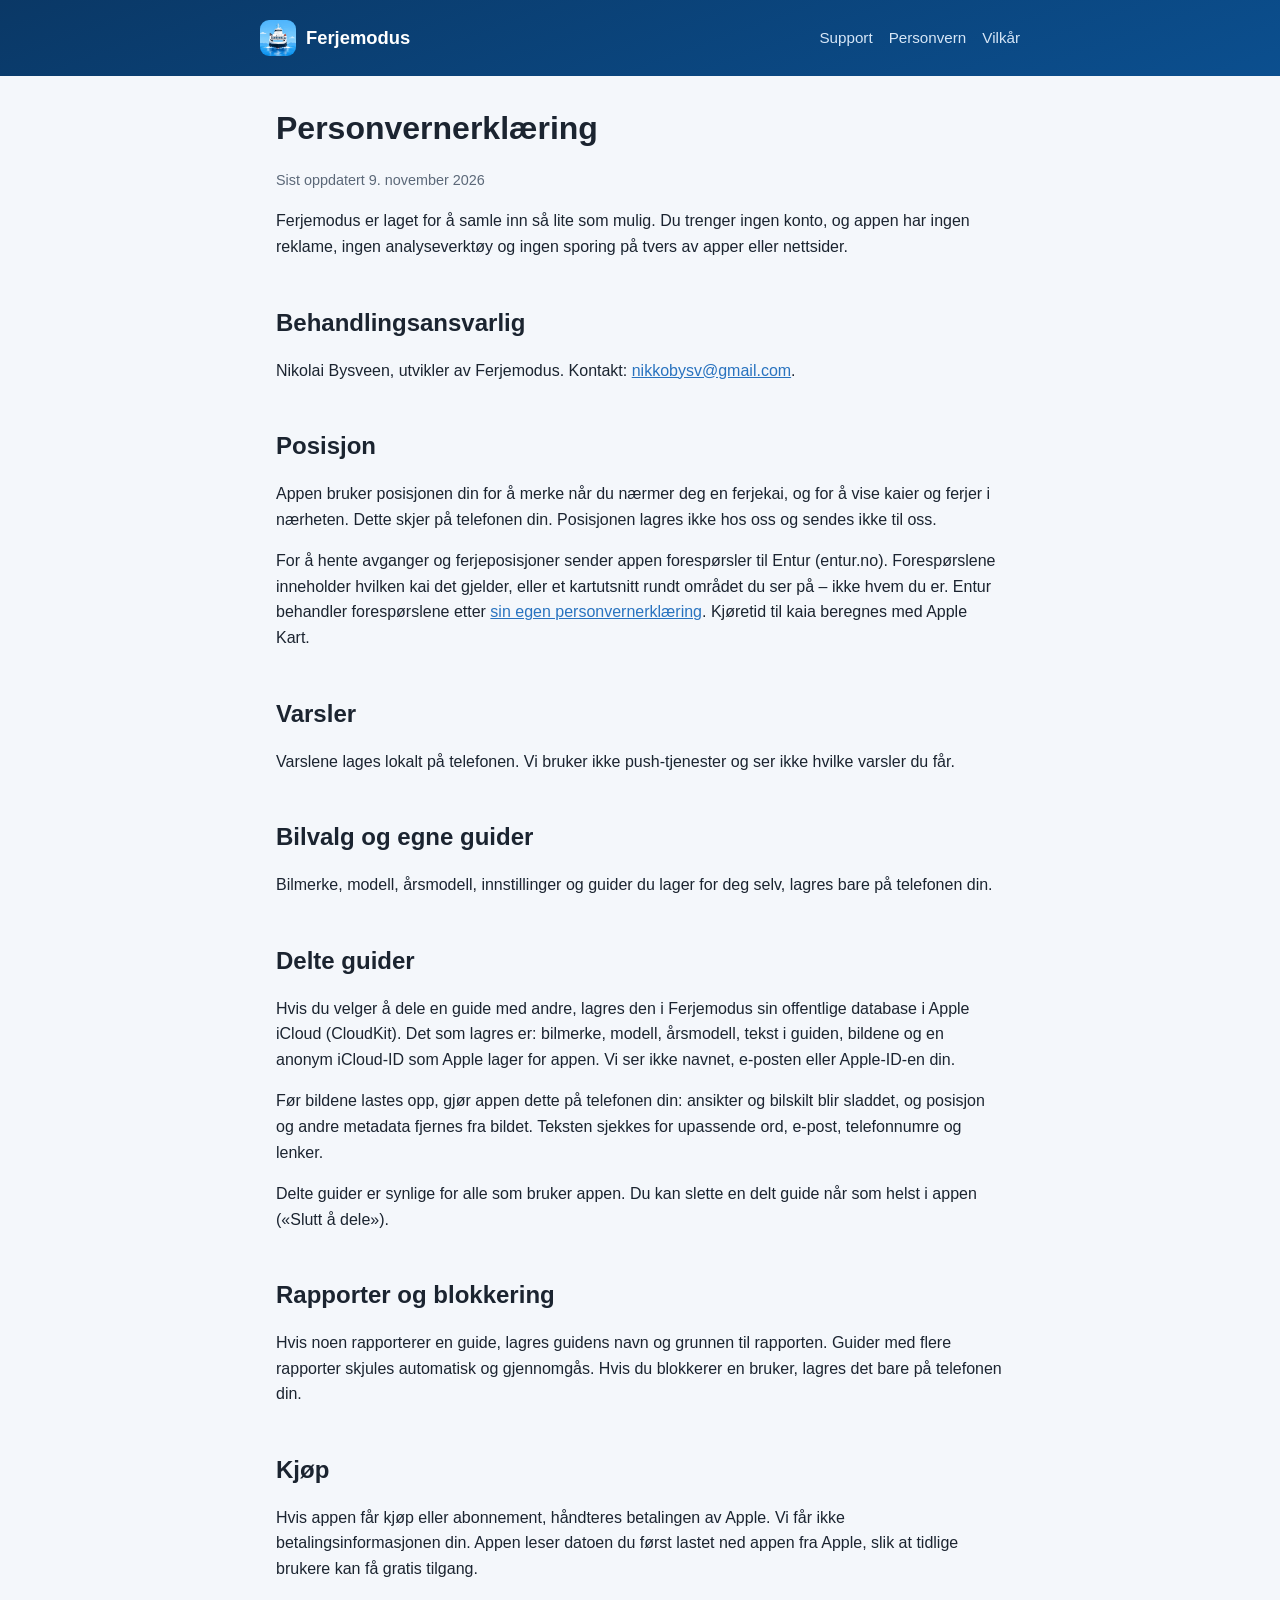
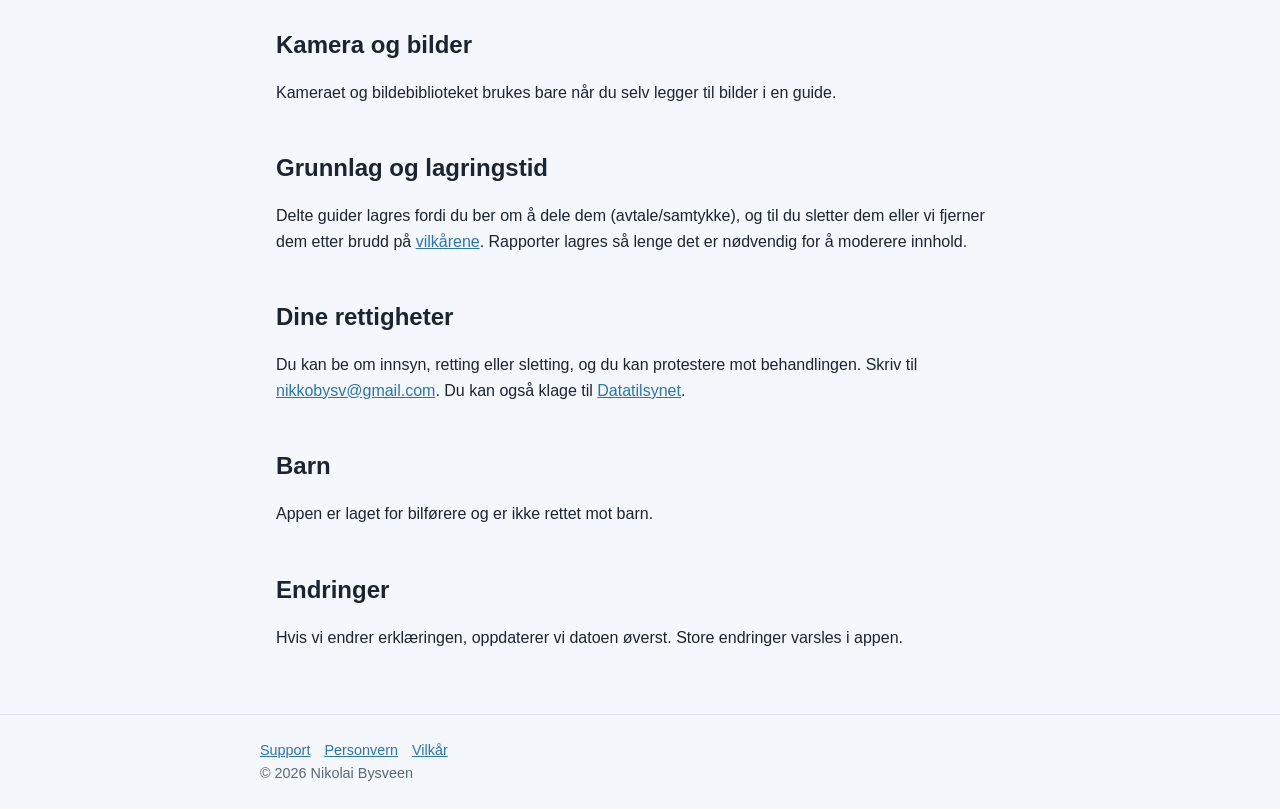
==== personvern.html @ bf814e64 "Add files via upload" ====
<!doctype html>
<html lang="no"><head><meta charset="utf-8"><meta name="viewport" content="width=device-width,initial-scale=1">
<title>Personvern – Ferjemodus</title><link rel="icon" href="ikon.png"><link rel="stylesheet" href="stil.css"></head>
<body>
<header><div class="inner"><nav><a class="logo" href="./"><img src="ikon.png" alt="">Ferjemodus</a><a href="support.html">Support</a><a href="personvern.html">Personvern</a><a href="vilkar.html">Vilkår</a></nav></div></header>
<main>
<h1>Personvernerklæring</h1>
<p class="oppdatert">Sist oppdatert 9. november 2026</p>
<p>Ferjemodus er laget for å samle inn så lite som mulig. Du trenger ingen konto, og appen har ingen reklame, ingen analyseverktøy og ingen sporing på tvers av apper eller nettsider.</p>

<h2>Behandlingsansvarlig</h2>
<p>Nikolai Bysveen, utvikler av Ferjemodus. Kontakt: <a href="mailto:nikkobysv@gmail.com">nikkobysv@gmail.com</a>.</p>

<h2>Posisjon</h2>
<p>Appen bruker posisjonen din for å merke når du nærmer deg en ferjekai, og for å vise kaier og ferjer i nærheten. Dette skjer på telefonen din. Posisjonen lagres ikke hos oss og sendes ikke til oss.</p>
<p>For å hente avganger og ferjeposisjoner sender appen forespørsler til Entur (entur.no). Forespørslene inneholder hvilken kai det gjelder, eller et kartutsnitt rundt området du ser på – ikke hvem du er. Entur behandler forespørslene etter <a href="https://www.entur.org/om-entur/personvern/">sin egen personvernerklæring</a>. Kjøretid til kaia beregnes med Apple Kart.</p>

<h2>Varsler</h2>
<p>Varslene lages lokalt på telefonen. Vi bruker ikke push-tjenester og ser ikke hvilke varsler du får.</p>

<h2>Bilvalg og egne guider</h2>
<p>Bilmerke, modell, årsmodell, innstillinger og guider du lager for deg selv, lagres bare på telefonen din.</p>

<h2>Delte guider</h2>
<p>Hvis du velger å dele en guide med andre, lagres den i Ferjemodus sin offentlige database i Apple iCloud (CloudKit). Det som lagres er: bilmerke, modell, årsmodell, tekst i guiden, bildene og en anonym iCloud-ID som Apple lager for appen. Vi ser ikke navnet, e-posten eller Apple-ID-en din.</p>
<p>Før bildene lastes opp, gjør appen dette på telefonen din: ansikter og bilskilt blir sladdet, og posisjon og andre metadata fjernes fra bildet. Teksten sjekkes for upassende ord, e-post, telefonnumre og lenker.</p>
<p>Delte guider er synlige for alle som bruker appen. Du kan slette en delt guide når som helst i appen («Slutt å dele»).</p>

<h2>Rapporter og blokkering</h2>
<p>Hvis noen rapporterer en guide, lagres guidens navn og grunnen til rapporten. Guider med flere rapporter skjules automatisk og gjennomgås. Hvis du blokkerer en bruker, lagres det bare på telefonen din.</p>

<h2>Kjøp</h2>
<p>Hvis appen får kjøp eller abonnement, håndteres betalingen av Apple. Vi får ikke betalingsinformasjonen din. Appen leser datoen du først lastet ned appen fra Apple, slik at tidlige brukere kan få gratis tilgang.</p>

<h2>Kamera og bilder</h2>
<p>Kameraet og bildebiblioteket brukes bare når du selv legger til bilder i en guide.</p>

<h2>Grunnlag og lagringstid</h2>
<p>Delte guider lagres fordi du ber om å dele dem (avtale/samtykke), og til du sletter dem eller vi fjerner dem etter brudd på <a href="vilkar.html">vilkårene</a>. Rapporter lagres så lenge det er nødvendig for å moderere innhold.</p>

<h2>Dine rettigheter</h2>
<p>Du kan be om innsyn, retting eller sletting, og du kan protestere mot behandlingen. Skriv til <a href="mailto:nikkobysv@gmail.com">nikkobysv@gmail.com</a>. Du kan også klage til <a href="https://www.datatilsynet.no">Datatilsynet</a>.</p>

<h2>Barn</h2>
<p>Appen er laget for bilførere og er ikke rettet mot barn.</p>

<h2>Endringer</h2>
<p>Hvis vi endrer erklæringen, oppdaterer vi datoen øverst. Store endringer varsles i appen.</p>
</main>
<footer><div class="inner"><a href="support.html">Support</a><a href="personvern.html">Personvern</a><a href="vilkar.html">Vilkår</a><br>© 2026 Nikolai Bysveen</div></footer>
</body></html>
---- stil.css ----
:root{--hav:#0a3866;--hav2:#0b4f8f;--lys:#2973bf;--tekst:#1b2430;--dempet:#5b6878;--bg:#f4f7fb;--kort:#fff;--kant:#dde5ef}
@media (prefers-color-scheme:dark){:root{--tekst:#e8eef6;--dempet:#9fb0c4;--bg:#07182b;--kort:#0d243d;--kant:#1c3a5c}}
*{box-sizing:border-box}
body{margin:0;font-family:-apple-system,BlinkMacSystemFont,"Segoe UI",Roboto,sans-serif;background:var(--bg);color:var(--tekst);line-height:1.6}
a{color:var(--lys)}
header{background:linear-gradient(160deg,var(--hav),var(--hav2));color:#fff;padding:20px 16px}
header .inner,main,footer .inner{max-width:760px;margin:0 auto}
nav{display:flex;align-items:center;gap:16px;flex-wrap:wrap}
nav .logo{display:flex;align-items:center;gap:10px;font-weight:700;font-size:1.15rem;color:#fff;text-decoration:none;margin-right:auto}
nav .logo img{width:36px;height:36px;border-radius:9px}
nav a{color:#d6e6f7;text-decoration:none;font-size:.95rem}
nav a:hover{color:#fff}
.hero{padding:48px 0 24px;text-align:center}
.hero img{width:112px;height:112px;border-radius:26px;box-shadow:0 10px 30px rgba(0,0,0,.35)}
.hero h1{font-size:2.2rem;margin:20px 0 8px}
.hero p{font-size:1.15rem;color:#d6e6f7;margin:0 auto;max-width:520px}
.knapp{display:inline-block;margin-top:24px;background:#fff;color:var(--hav);padding:12px 22px;border-radius:12px;font-weight:700;text-decoration:none}
main{padding:32px 16px 48px}
h1,h2,h3{line-height:1.25}
main h1{margin-top:0}
main h2{margin-top:2em}
.kort{background:var(--kort);border:1px solid var(--kant);border-radius:16px;padding:18px 20px;margin:14px 0}
.kort h3{margin:0 0 6px}
.kort p{margin:0;color:var(--dempet)}
.grid{display:grid;grid-template-columns:repeat(auto-fit,minmax(220px,1fr));gap:14px}
.grid .kort{margin:0}
.varsel{background:#fff4e5;border:1px solid #f0c27a;color:#5a3b00;border-radius:16px;padding:18px 20px;margin:24px 0}
@media (prefers-color-scheme:dark){.varsel{background:#3a2a0c;border-color:#7a5a1e;color:#ffe2b0}}
.varsel strong{display:block;font-size:1.1rem;margin-bottom:4px}
.oppdatert{color:var(--dempet);font-size:.9rem}
footer{border-top:1px solid var(--kant);padding:24px 16px;color:var(--dempet);font-size:.9rem}
footer a{margin-right:14px}
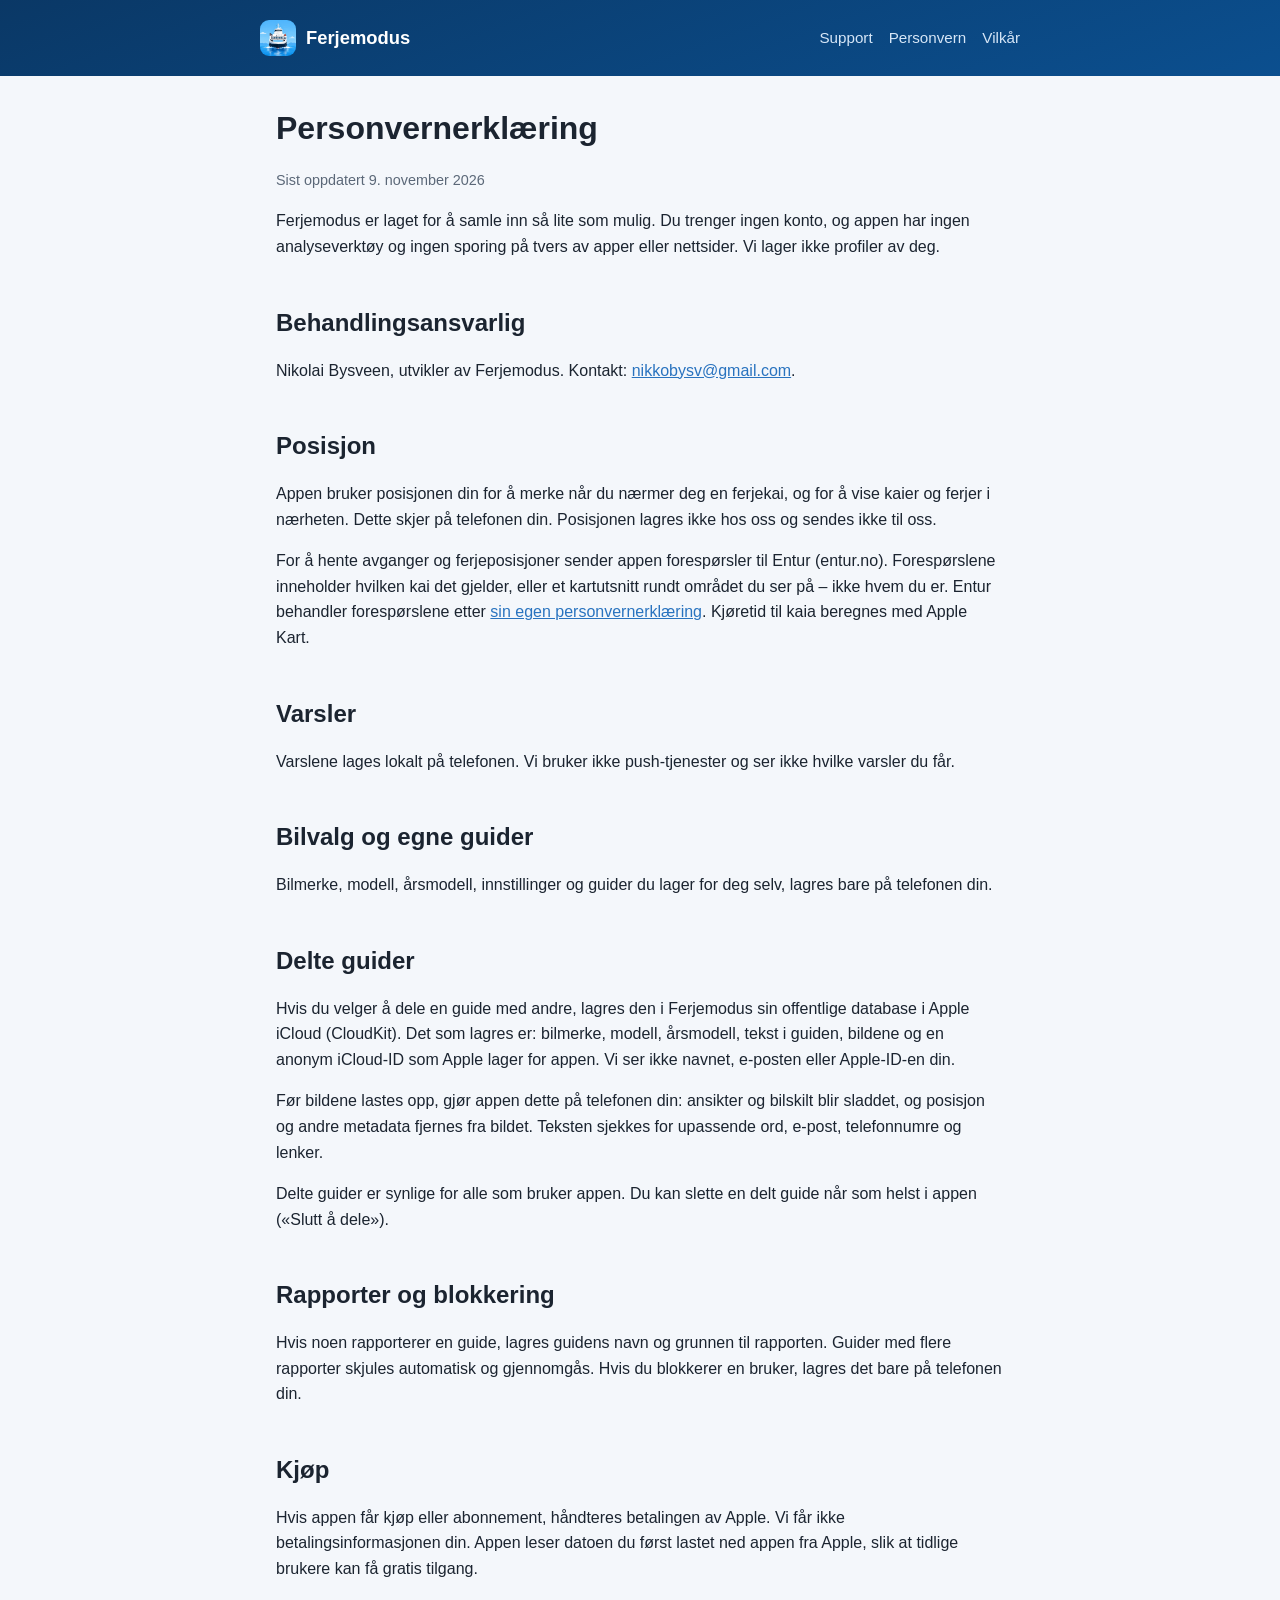
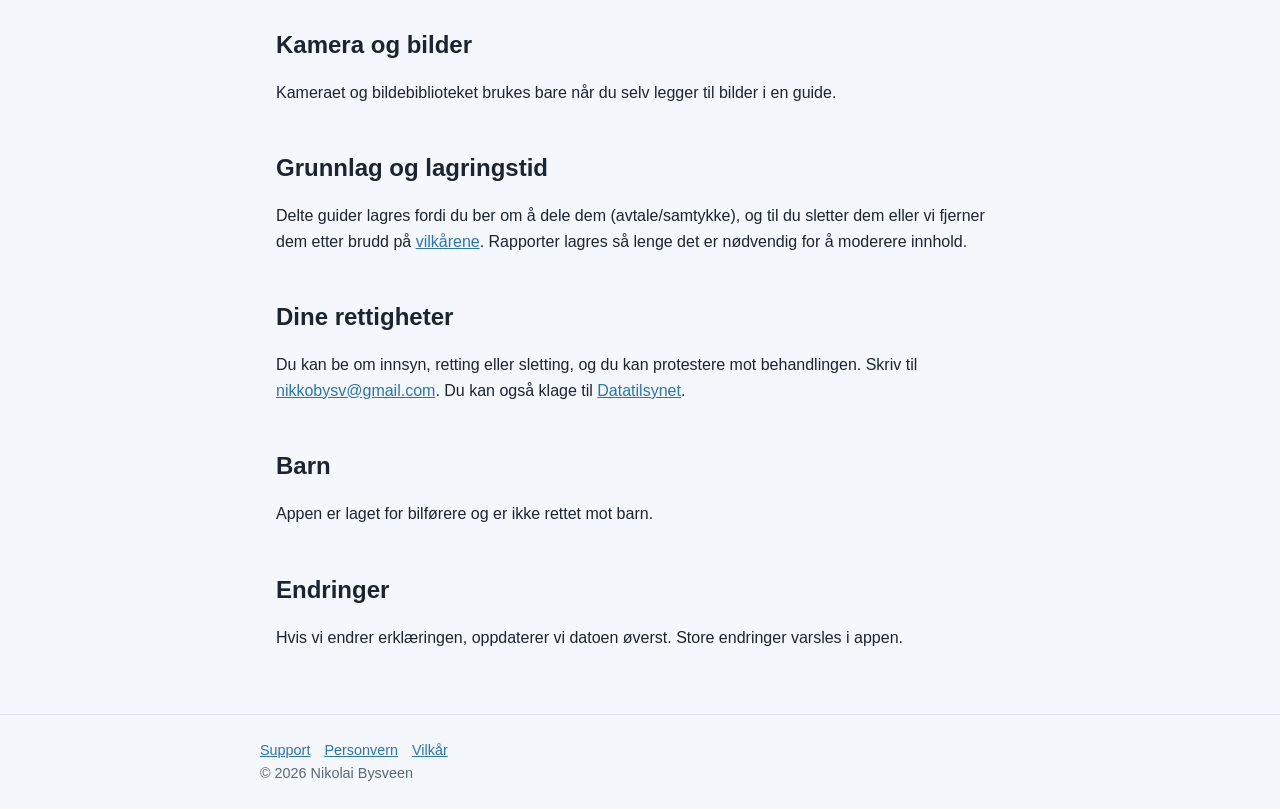
==== commit cac0d4ca: "Fjern «ingen reklame», behold «ingen sporing»" ====
--- a/personvern.html
+++ b/personvern.html
@@ -6,7 +6,7 @@
 <main>
 <h1>Personvernerklæring</h1>
 <p class="oppdatert">Sist oppdatert 9. november 2026</p>
-<p>Ferjemodus er laget for å samle inn så lite som mulig. Du trenger ingen konto, og appen har ingen reklame, ingen analyseverktøy og ingen sporing på tvers av apper eller nettsider.</p>
+<p>Ferjemodus er laget for å samle inn så lite som mulig. Du trenger ingen konto, og appen har ingen analyseverktøy og ingen sporing på tvers av apper eller nettsider. Vi lager ikke profiler av deg.</p>
 
 <h2>Behandlingsansvarlig</h2>
 <p>Nikolai Bysveen, utvikler av Ferjemodus. Kontakt: <a href="mailto:nikkobysv@gmail.com">nikkobysv@gmail.com</a>.</p>
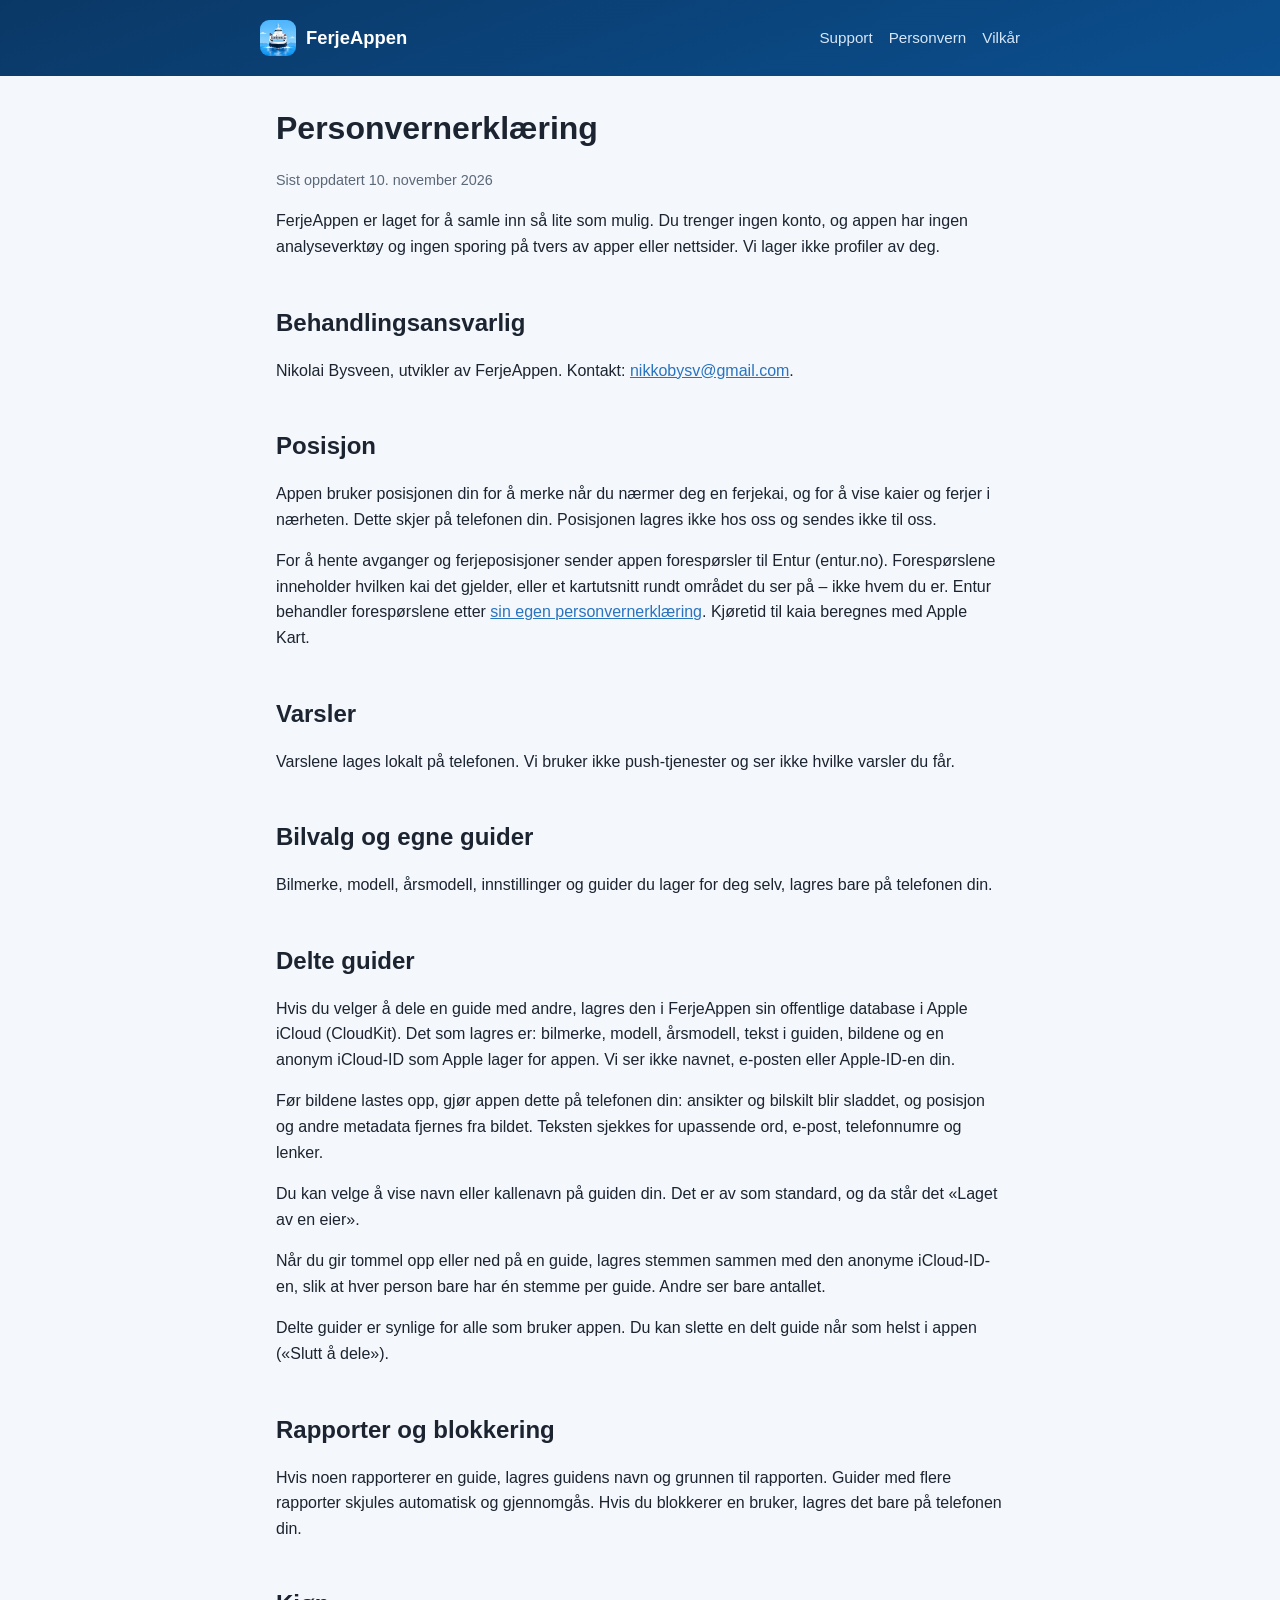
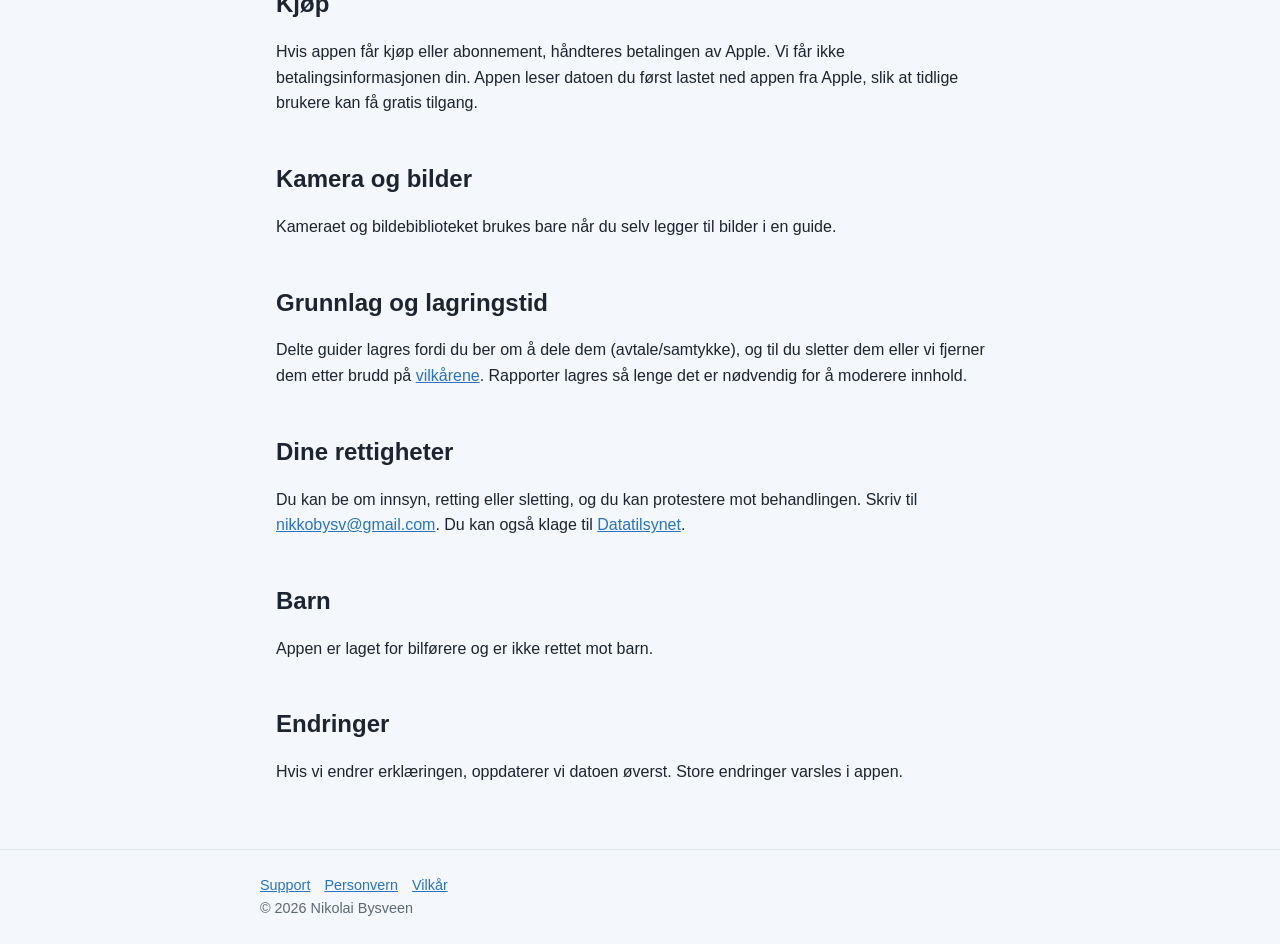
==== commit 4b6141cc: "Nytt navn FerjeAppen, personvern for stemmer og navn" ====
--- a/personvern.html
+++ b/personvern.html
@@ -1,15 +1,15 @@
 <!doctype html>
 <html lang="no"><head><meta charset="utf-8"><meta name="viewport" content="width=device-width,initial-scale=1">
-<title>Personvern – Ferjemodus</title><link rel="icon" href="ikon.png"><link rel="stylesheet" href="stil.css"></head>
+<title>Personvern – FerjeAppen</title><link rel="icon" href="ikon.png"><link rel="stylesheet" href="stil.css"></head>
 <body>
-<header><div class="inner"><nav><a class="logo" href="./"><img src="ikon.png" alt="">Ferjemodus</a><a href="support.html">Support</a><a href="personvern.html">Personvern</a><a href="vilkar.html">Vilkår</a></nav></div></header>
+<header><div class="inner"><nav><a class="logo" href="./"><img src="ikon.png" alt="">FerjeAppen</a><a href="support.html">Support</a><a href="personvern.html">Personvern</a><a href="vilkar.html">Vilkår</a></nav></div></header>
 <main>
 <h1>Personvernerklæring</h1>
-<p class="oppdatert">Sist oppdatert 9. november 2026</p>
-<p>Ferjemodus er laget for å samle inn så lite som mulig. Du trenger ingen konto, og appen har ingen analyseverktøy og ingen sporing på tvers av apper eller nettsider. Vi lager ikke profiler av deg.</p>
+<p class="oppdatert">Sist oppdatert 10. november 2026</p>
+<p>FerjeAppen er laget for å samle inn så lite som mulig. Du trenger ingen konto, og appen har ingen analyseverktøy og ingen sporing på tvers av apper eller nettsider. Vi lager ikke profiler av deg.</p>
 
 <h2>Behandlingsansvarlig</h2>
-<p>Nikolai Bysveen, utvikler av Ferjemodus. Kontakt: <a href="mailto:nikkobysv@gmail.com">nikkobysv@gmail.com</a>.</p>
+<p>Nikolai Bysveen, utvikler av FerjeAppen. Kontakt: <a href="mailto:nikkobysv@gmail.com">nikkobysv@gmail.com</a>.</p>
 
 <h2>Posisjon</h2>
 <p>Appen bruker posisjonen din for å merke når du nærmer deg en ferjekai, og for å vise kaier og ferjer i nærheten. Dette skjer på telefonen din. Posisjonen lagres ikke hos oss og sendes ikke til oss.</p>
@@ -22,8 +22,10 @@
 <p>Bilmerke, modell, årsmodell, innstillinger og guider du lager for deg selv, lagres bare på telefonen din.</p>
 
 <h2>Delte guider</h2>
-<p>Hvis du velger å dele en guide med andre, lagres den i Ferjemodus sin offentlige database i Apple iCloud (CloudKit). Det som lagres er: bilmerke, modell, årsmodell, tekst i guiden, bildene og en anonym iCloud-ID som Apple lager for appen. Vi ser ikke navnet, e-posten eller Apple-ID-en din.</p>
+<p>Hvis du velger å dele en guide med andre, lagres den i FerjeAppen sin offentlige database i Apple iCloud (CloudKit). Det som lagres er: bilmerke, modell, årsmodell, tekst i guiden, bildene og en anonym iCloud-ID som Apple lager for appen. Vi ser ikke navnet, e-posten eller Apple-ID-en din.</p>
 <p>Før bildene lastes opp, gjør appen dette på telefonen din: ansikter og bilskilt blir sladdet, og posisjon og andre metadata fjernes fra bildet. Teksten sjekkes for upassende ord, e-post, telefonnumre og lenker.</p>
+<p>Du kan velge å vise navn eller kallenavn på guiden din. Det er av som standard, og da står det «Laget av en eier».</p>
+<p>Når du gir tommel opp eller ned på en guide, lagres stemmen sammen med den anonyme iCloud-ID-en, slik at hver person bare har én stemme per guide. Andre ser bare antallet.</p>
 <p>Delte guider er synlige for alle som bruker appen. Du kan slette en delt guide når som helst i appen («Slutt å dele»).</p>
 
 <h2>Rapporter og blokkering</h2>
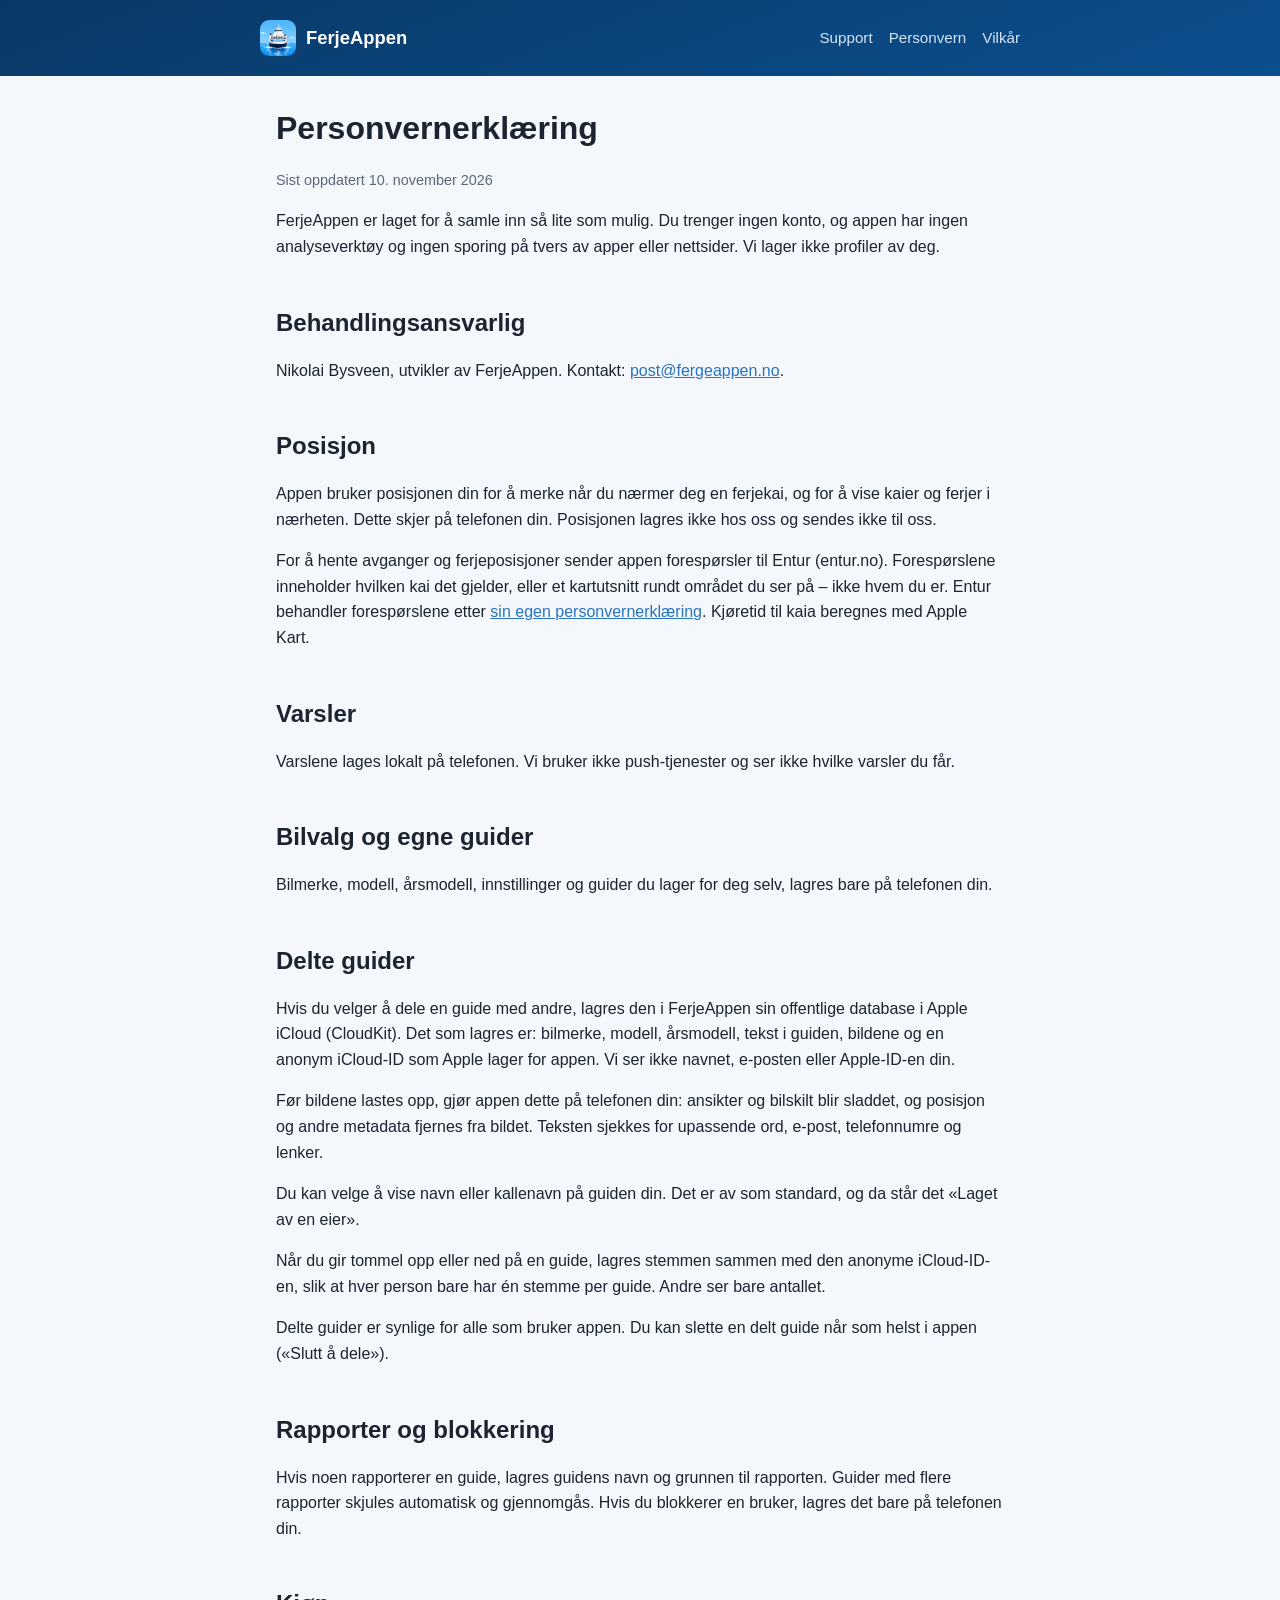
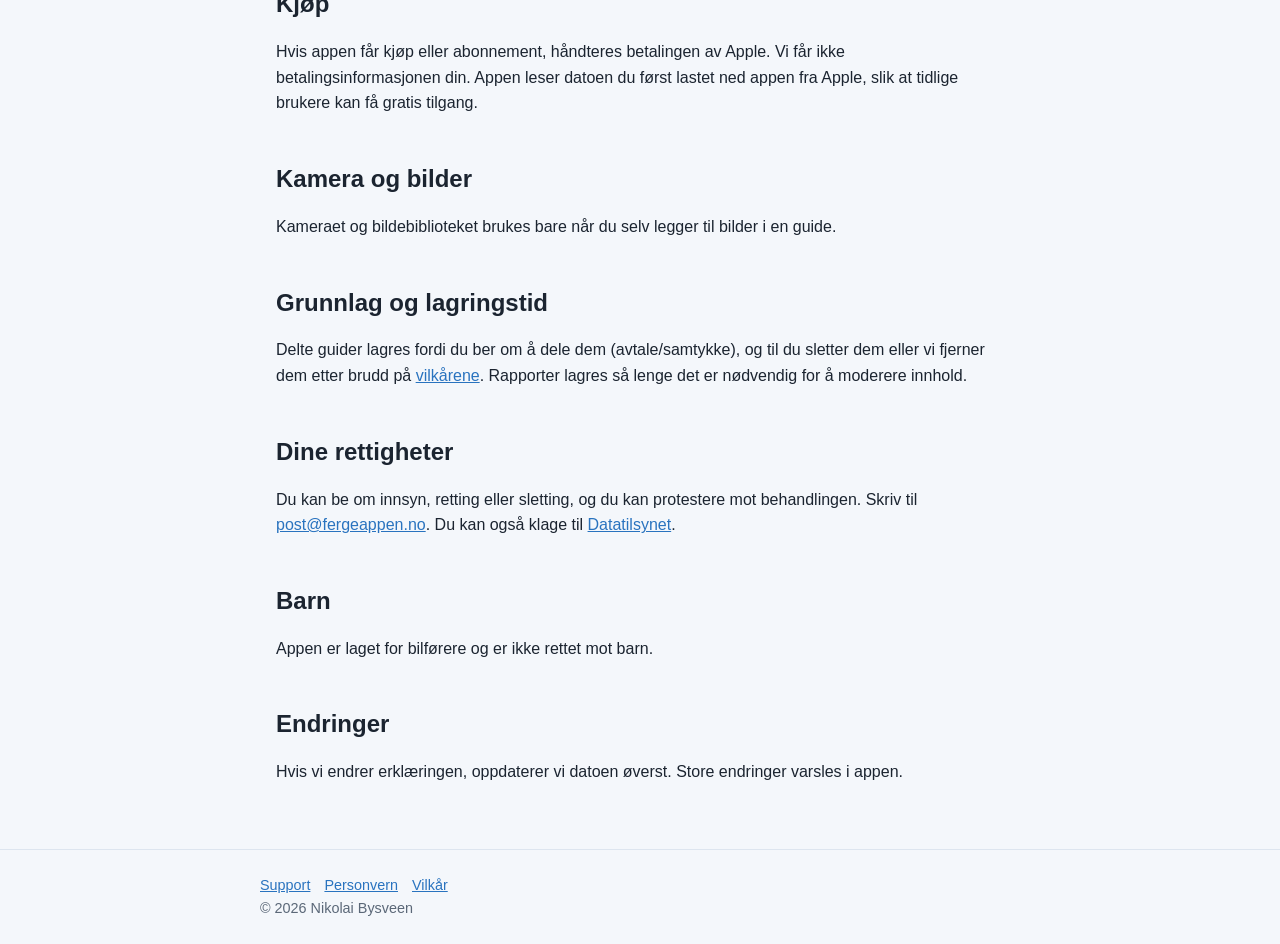
==== commit e9bb2919: "Ny kontaktadresse post@fergeappen.no" ====
--- a/personvern.html
+++ b/personvern.html
@@ -9,7 +9,7 @@
 <p>FerjeAppen er laget for å samle inn så lite som mulig. Du trenger ingen konto, og appen har ingen analyseverktøy og ingen sporing på tvers av apper eller nettsider. Vi lager ikke profiler av deg.</p>
 
 <h2>Behandlingsansvarlig</h2>
-<p>Nikolai Bysveen, utvikler av FerjeAppen. Kontakt: <a href="mailto:nikkobysv@gmail.com">nikkobysv@gmail.com</a>.</p>
+<p>Nikolai Bysveen, utvikler av FerjeAppen. Kontakt: <a href="mailto:post@fergeappen.no">post@fergeappen.no</a>.</p>
 
 <h2>Posisjon</h2>
 <p>Appen bruker posisjonen din for å merke når du nærmer deg en ferjekai, og for å vise kaier og ferjer i nærheten. Dette skjer på telefonen din. Posisjonen lagres ikke hos oss og sendes ikke til oss.</p>
@@ -41,7 +41,7 @@
 <p>Delte guider lagres fordi du ber om å dele dem (avtale/samtykke), og til du sletter dem eller vi fjerner dem etter brudd på <a href="vilkar.html">vilkårene</a>. Rapporter lagres så lenge det er nødvendig for å moderere innhold.</p>
 
 <h2>Dine rettigheter</h2>
-<p>Du kan be om innsyn, retting eller sletting, og du kan protestere mot behandlingen. Skriv til <a href="mailto:nikkobysv@gmail.com">nikkobysv@gmail.com</a>. Du kan også klage til <a href="https://www.datatilsynet.no">Datatilsynet</a>.</p>
+<p>Du kan be om innsyn, retting eller sletting, og du kan protestere mot behandlingen. Skriv til <a href="mailto:post@fergeappen.no">post@fergeappen.no</a>. Du kan også klage til <a href="https://www.datatilsynet.no">Datatilsynet</a>.</p>
 
 <h2>Barn</h2>
 <p>Appen er laget for bilførere og er ikke rettet mot barn.</p>
